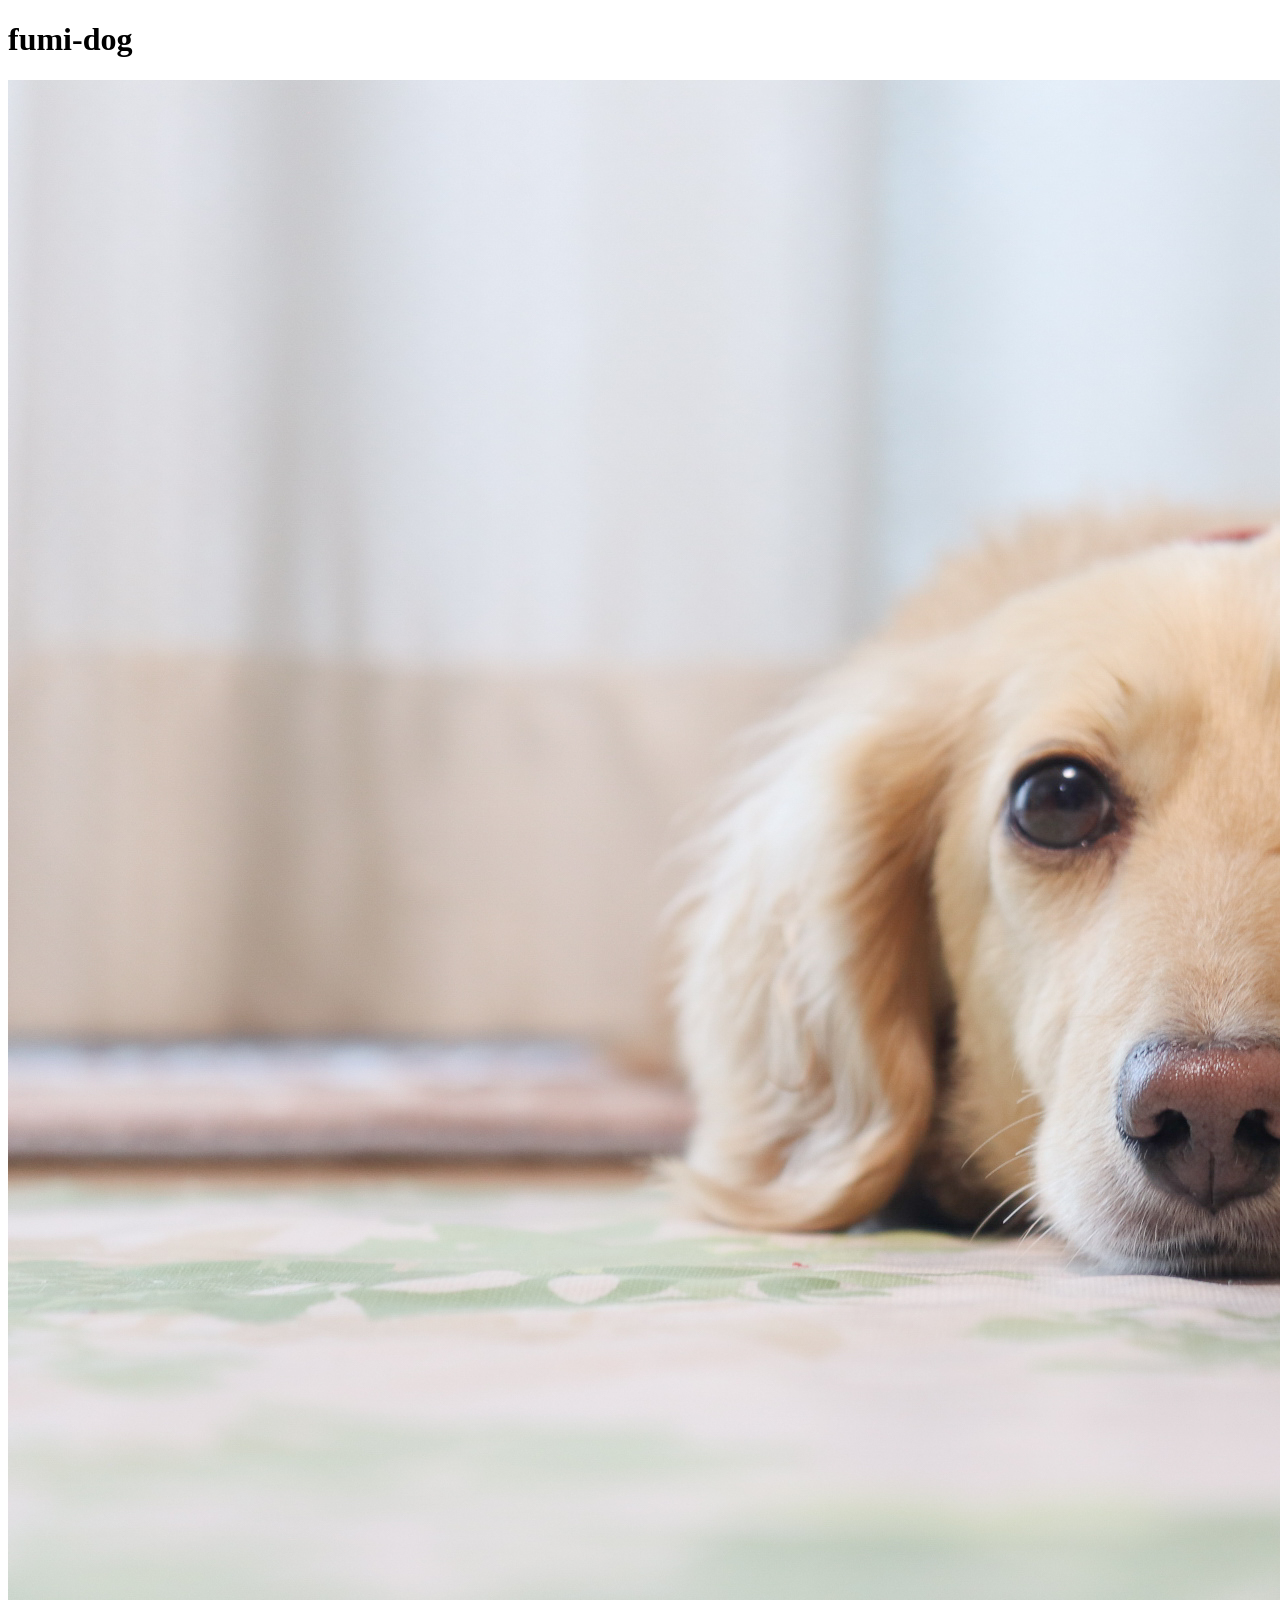
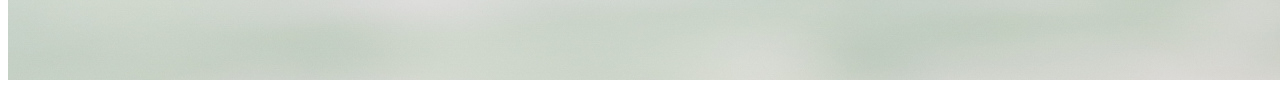
==== index.html @ fe51e530 "Update index.html" ====
<!DOCTYPE html>
<html>
<head>
  <title>fumi.dog</title>
  <meta charset="UTF-8">
  <meta name="viewport" content="width=device-width,initial-scale=1">
</head>
<body>
  <h1>fumi-dog</h1>
  <img src="dachshund.jpg" alt="dachshund">
</body>
</html>
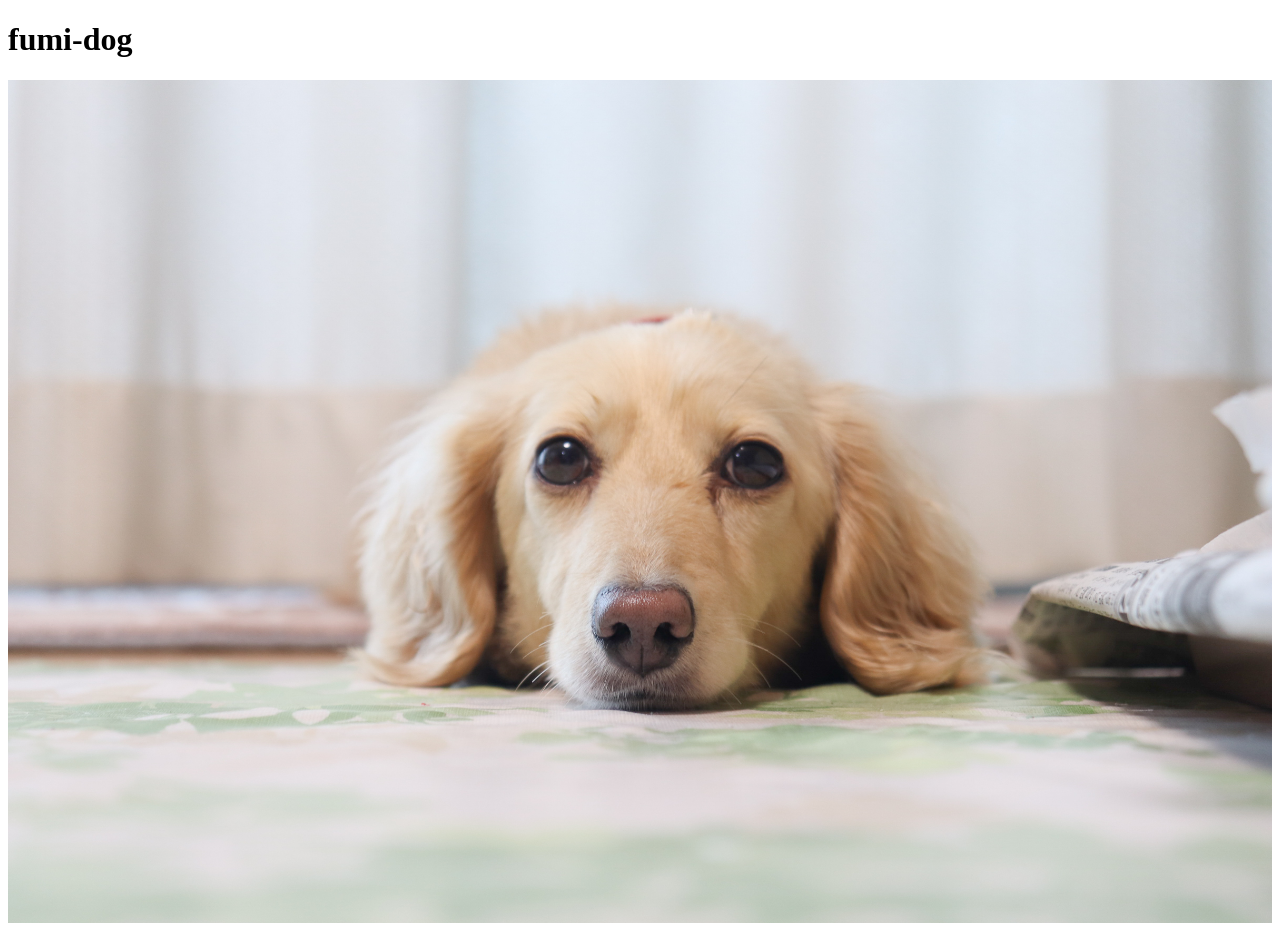
==== commit 24012e39: "Update index.html" ====
--- a/index.html
+++ b/index.html
@@ -2,6 +2,7 @@
 <html>
 <head>
   <title>fumi.dog</title>
+  <link rel="stylesheet" href="stylesheet.css" type="text/css">
   <meta charset="UTF-8">
   <meta name="viewport" content="width=device-width,initial-scale=1">
 </head>
--- a/stylesheet.css
+++ b/stylesheet.css
@@ -0,0 +1,3 @@
+img {
+  width: 100%; /* bodyの幅に対する割合 */
+}
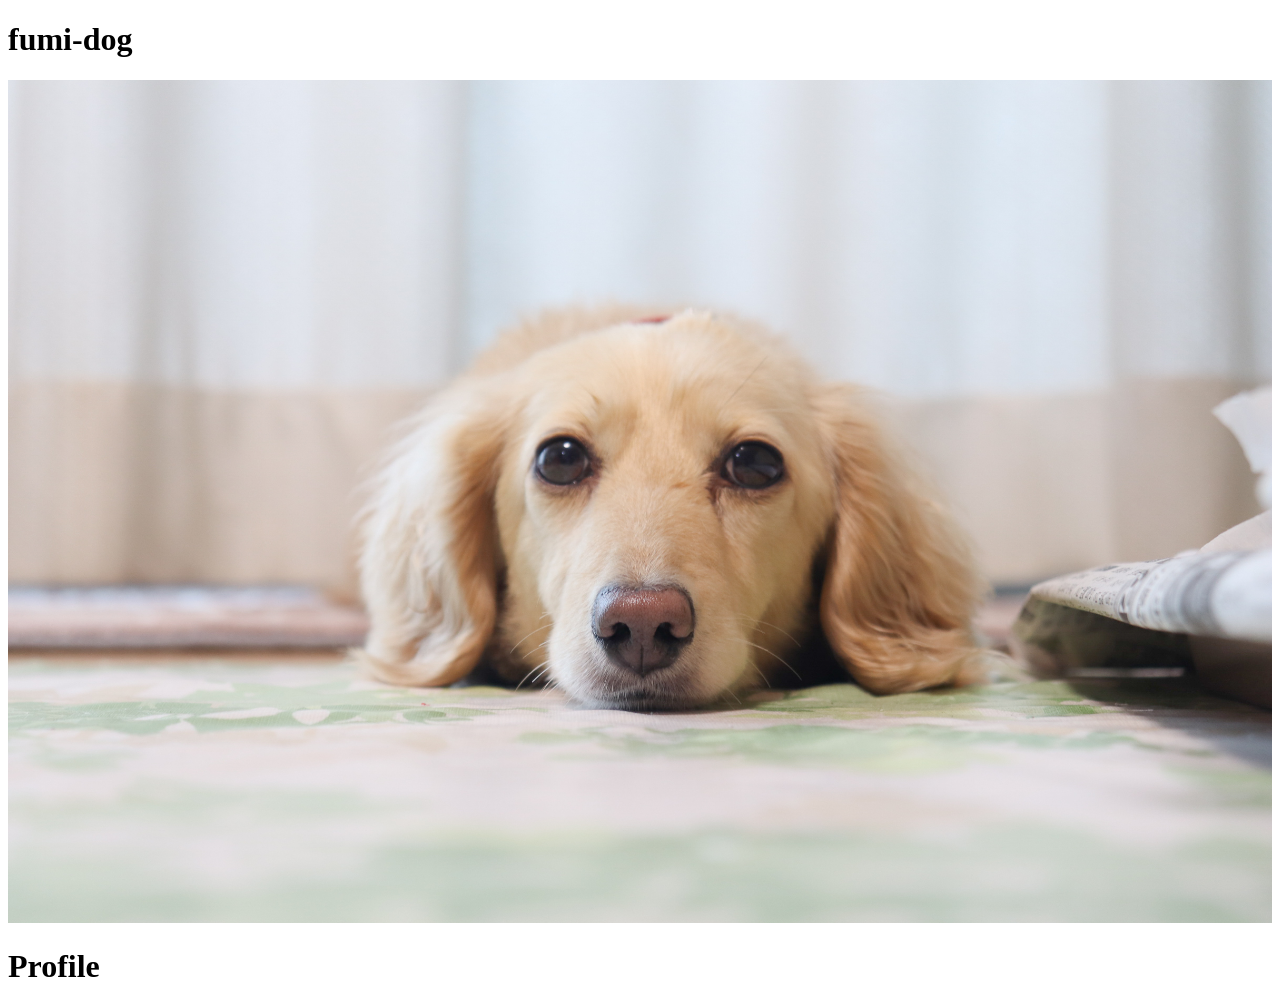
==== commit 23e6556c: "profile" ====
--- a/index.html
+++ b/index.html
@@ -9,5 +9,7 @@
 <body>
   <h1>fumi-dog</h1>
   <img src="dachshund.jpg" alt="dachshund">
+  <h1>Profile</h1>
+  
 </body>
 </html>
--- a/stylesheet.css
+++ b/stylesheet.css
@@ -1,3 +1,11 @@
 img {
   width: 100%; /* bodyの幅に対する割合 */
 }
+@media (prefers-color-scheme: dark) {
+  body {
+    background-color: #000;
+    color: #fff;
+  }
+body {
+  font-family: sans-serif;
+}
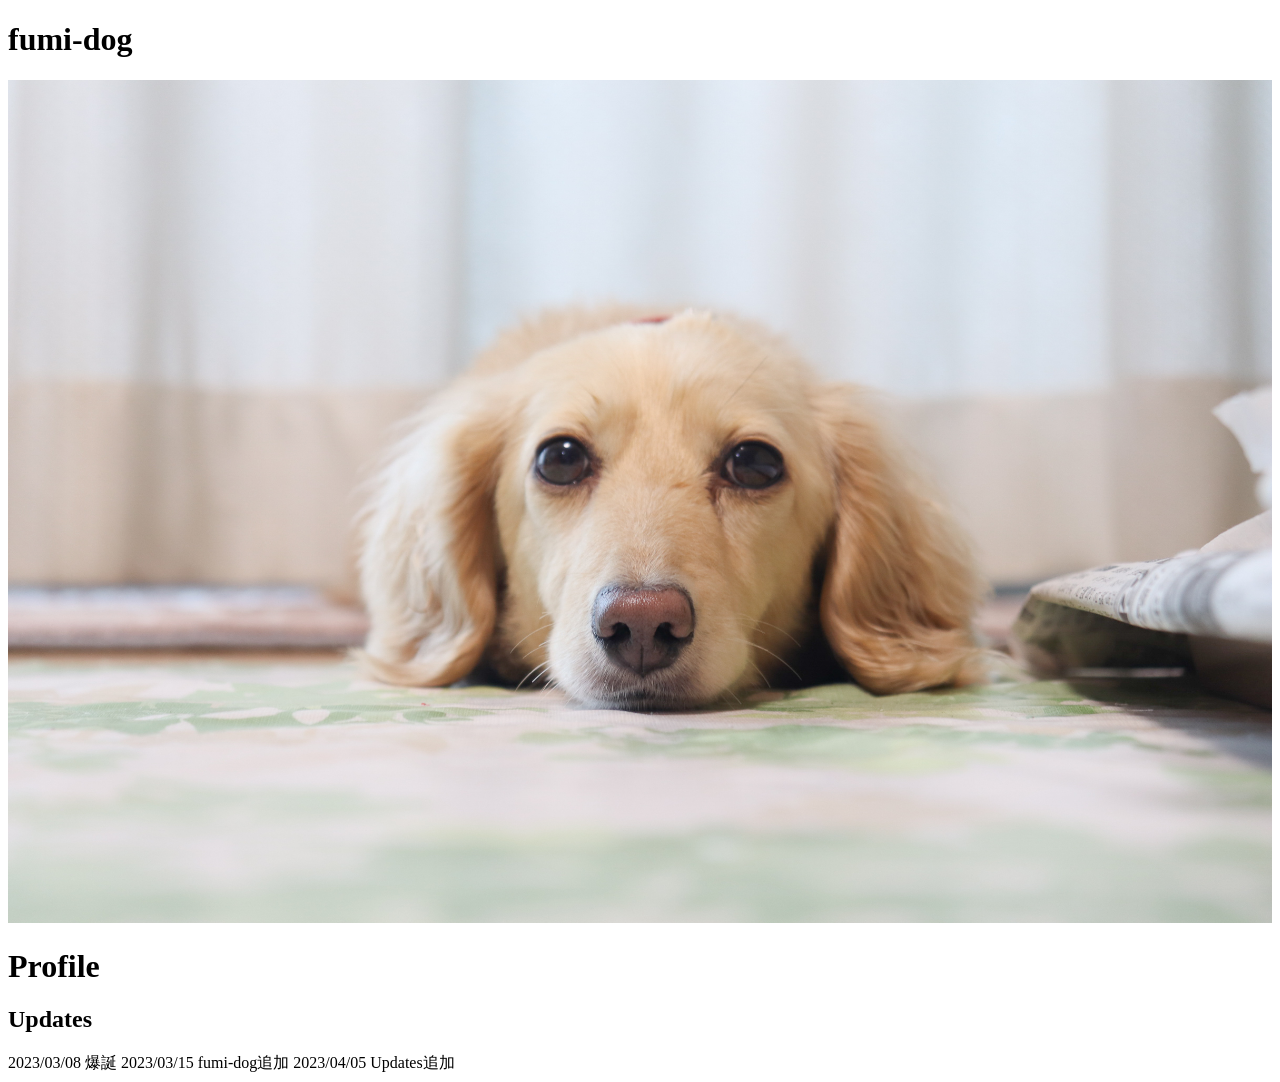
==== commit bc41c1e2: "updates" ====
--- a/index.html
+++ b/index.html
@@ -10,6 +10,9 @@
   <h1>fumi-dog</h1>
   <img src="dachshund.jpg" alt="dachshund">
   <h1>Profile</h1>
-  
+  <h2>Updates</h2>
+  2023/03/08 爆誕
+  2023/03/15 fumi-dog追加
+  2023/04/05 Updates追加
 </body>
 </html>
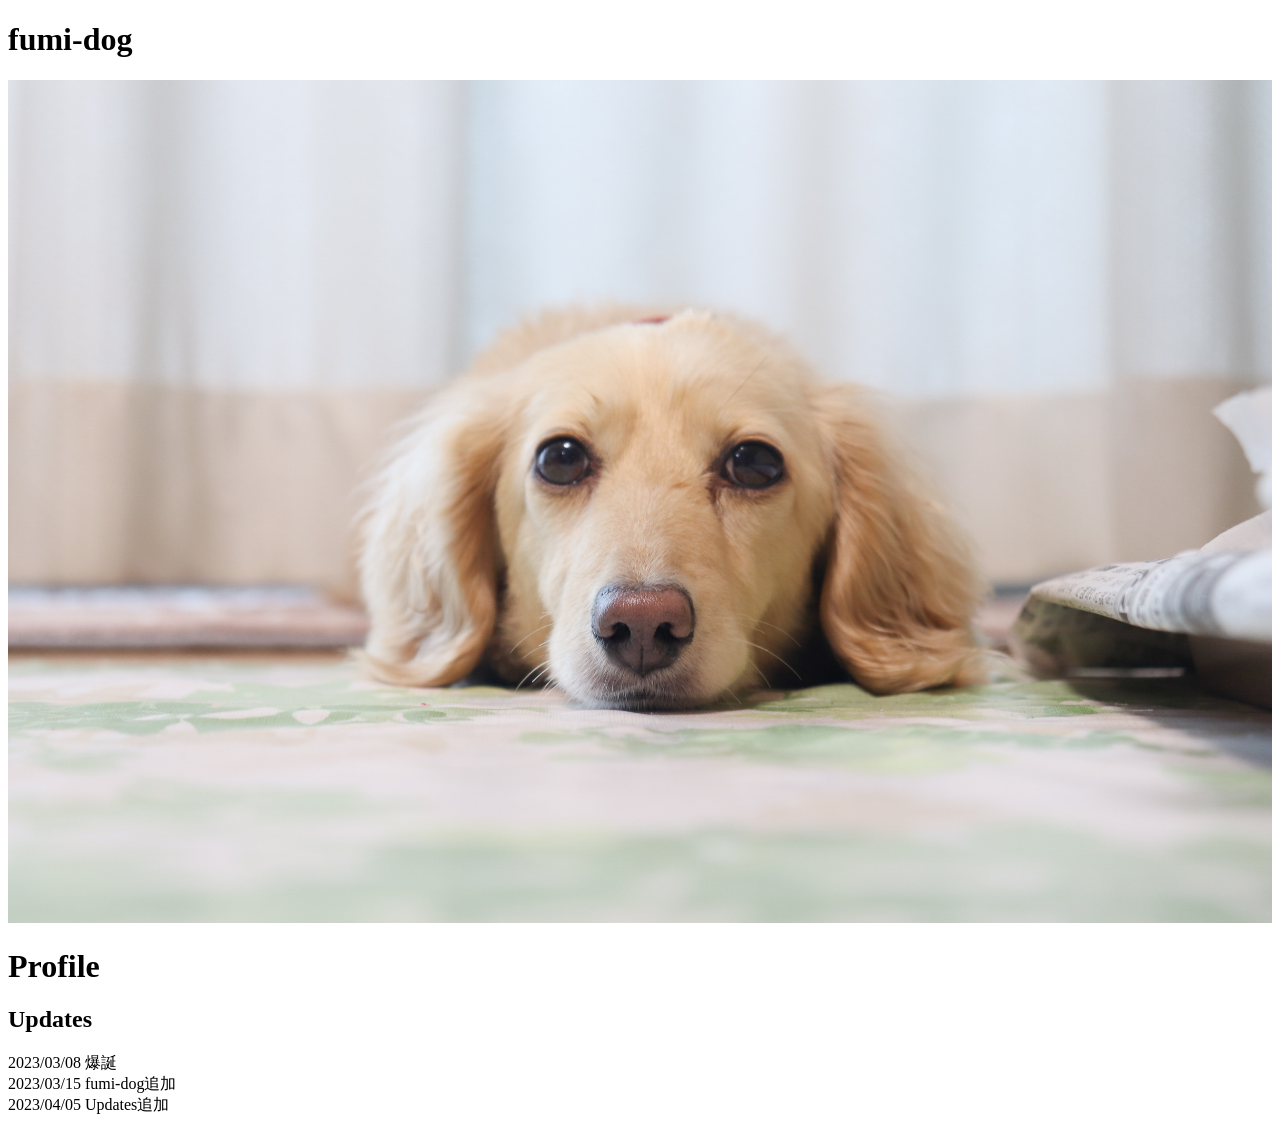
==== commit a504fc5d: "Update index.html" ====
--- a/index.html
+++ b/index.html
@@ -11,8 +11,8 @@
   <img src="dachshund.jpg" alt="dachshund">
   <h1>Profile</h1>
   <h2>Updates</h2>
-  2023/03/08 爆誕
-  2023/03/15 fumi-dog追加
-  2023/04/05 Updates追加
+  2023/03/08 爆誕<br>
+  2023/03/15 fumi-dog追加<br>
+  2023/04/05 Updates追加<br>
 </body>
 </html>
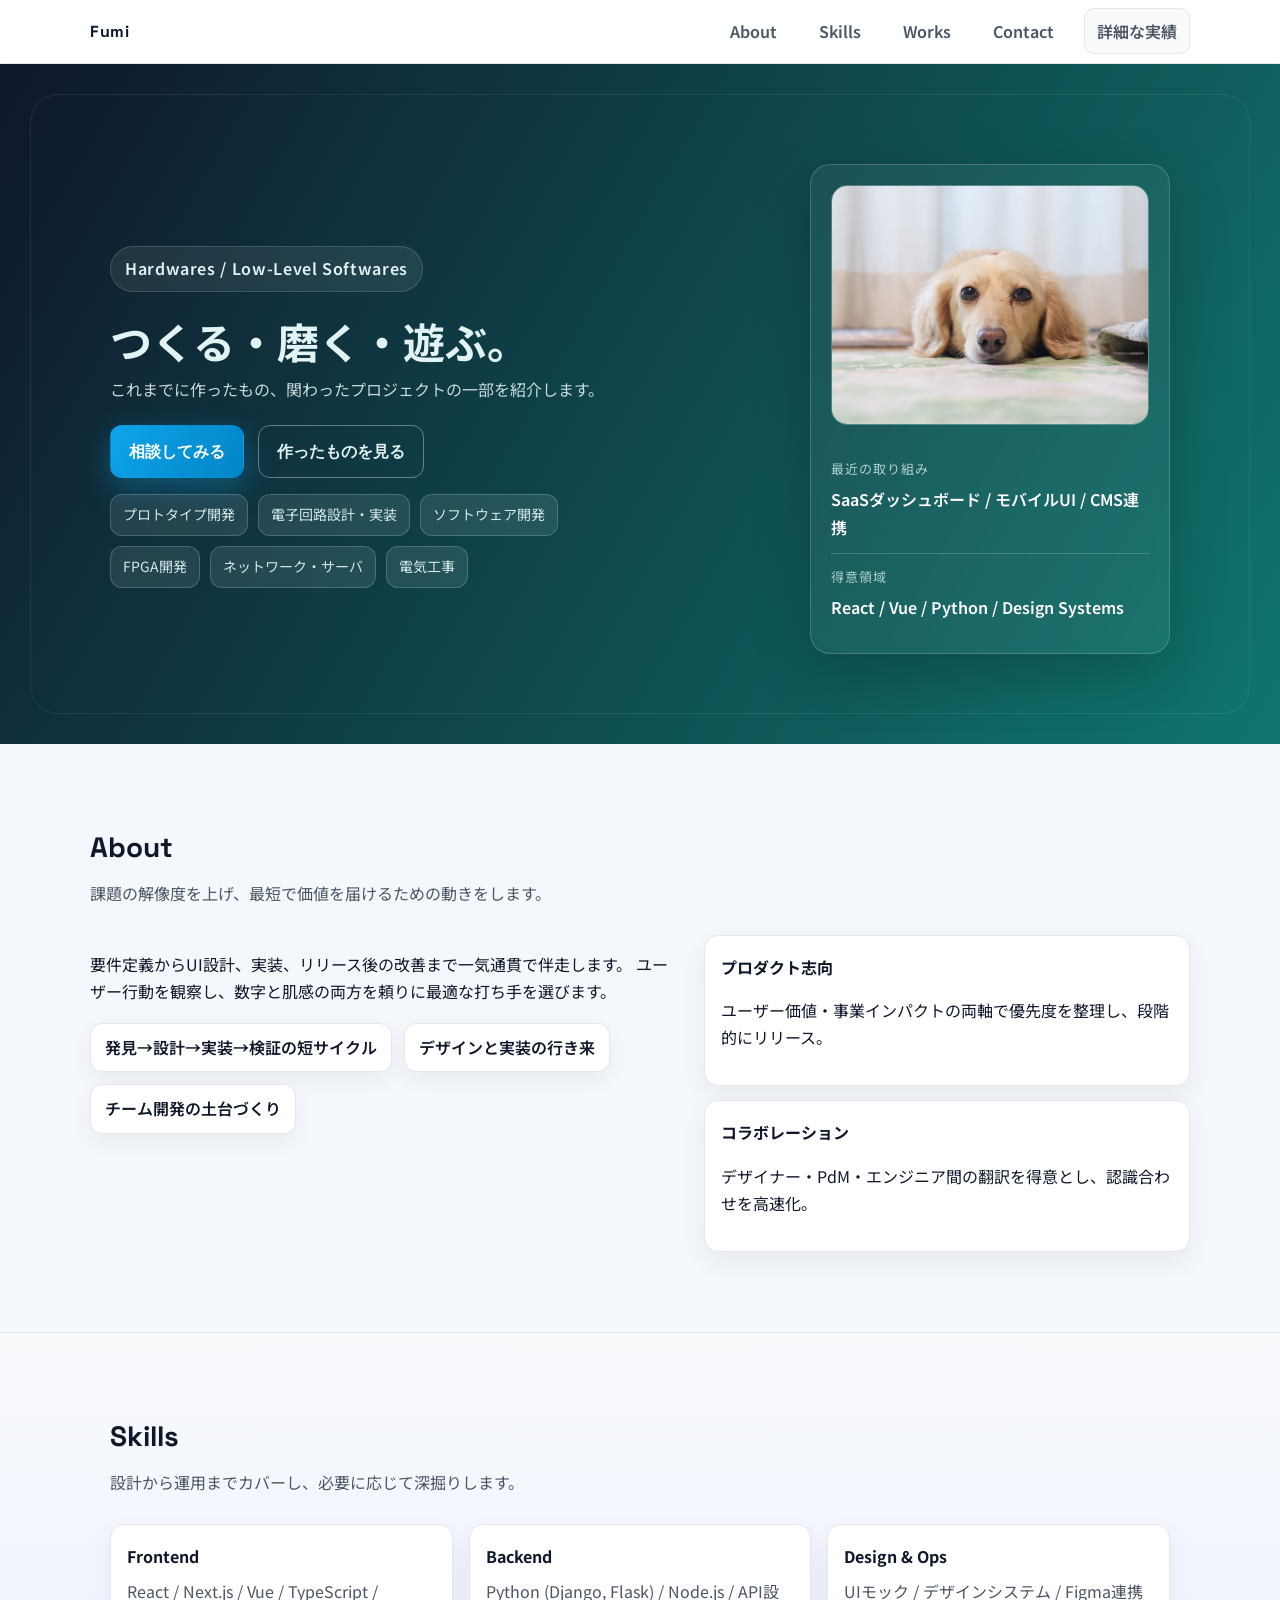
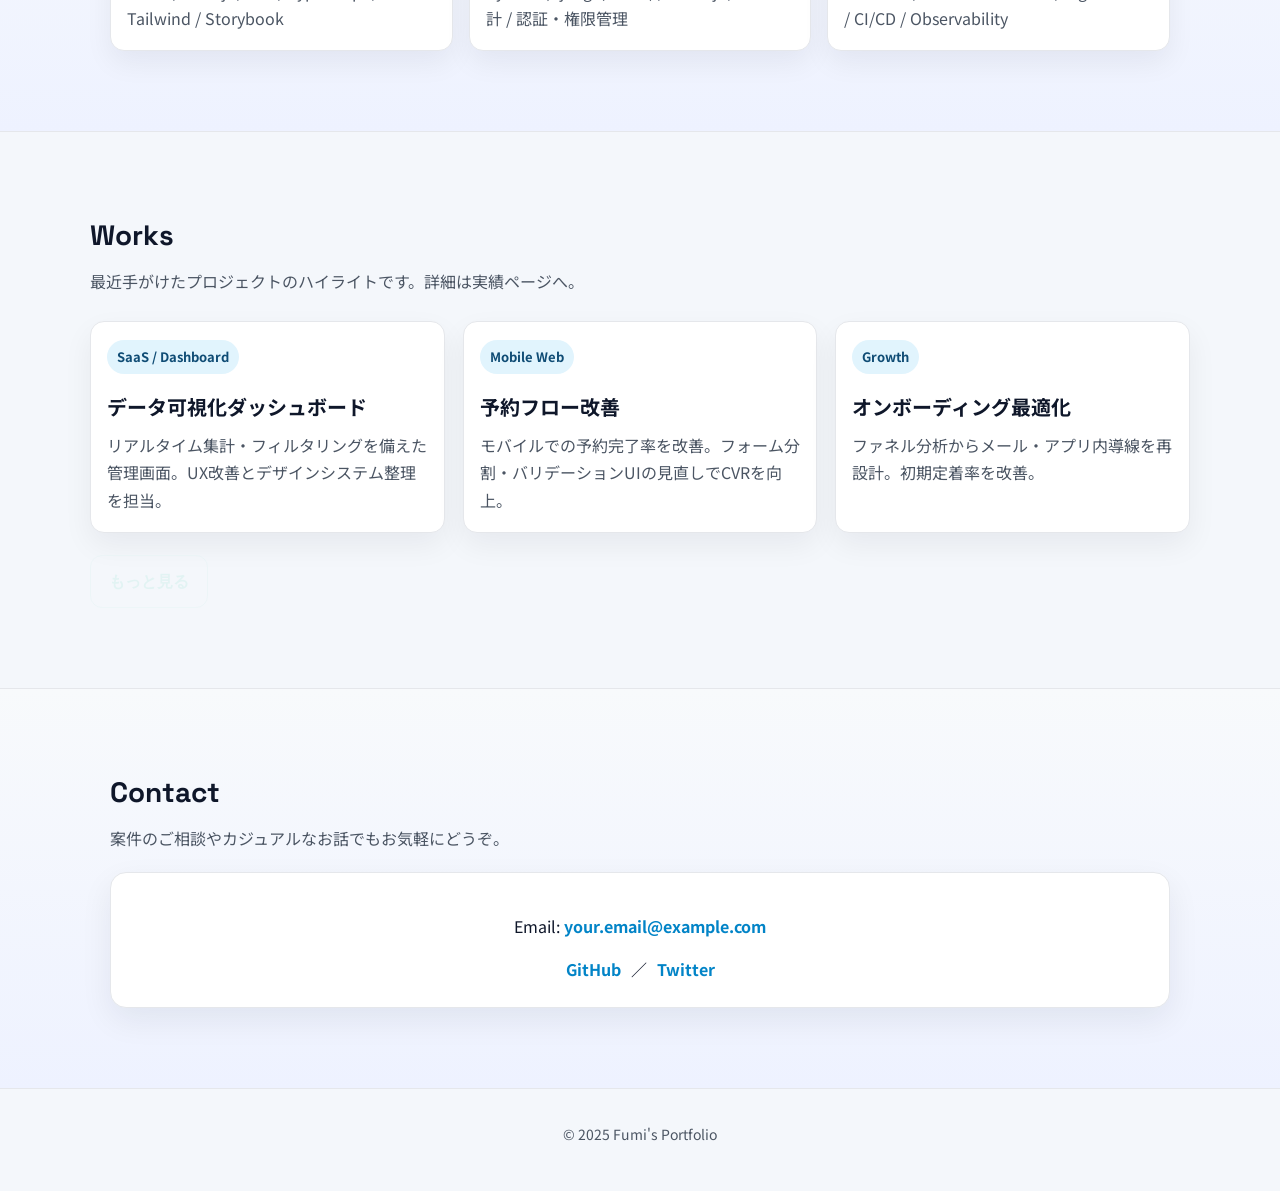
==== commit 633ecb3c: "大幅工事中" ====
--- a/index.html
+++ b/index.html
@@ -1,18 +1,167 @@
 <!DOCTYPE html>
-<html>
+<html lang="ja">
 <head>
-  <title>fumi.dog</title>
-  <link rel="stylesheet" href="stylesheet.css" type="text/css">
   <meta charset="UTF-8">
   <meta name="viewport" content="width=device-width,initial-scale=1">
+  <title>Fumi's Portfolio</title>
+  <link rel="stylesheet" href="stylesheet.css" type="text/css">
 </head>
 <body>
-  <h1>fumi-dog</h1>
-  <img src="dachshund.jpg" alt="dachshund">
-  <h1>Profile</h1>
-  <h2>Updates</h2>
-  2023/03/08 爆誕<br>
-  2023/03/15 fumi-dog追加<br>
-  2023/04/05 Updates追加<br>
+  <header class="site-header">
+    <div class="container nav-bar">
+      <a class="logo" href="index.html">Fumi</a>
+      <nav>
+        <ul class="nav-links">
+          <li><a href="#about">About</a></li>
+          <li><a href="#skills">Skills</a></li>
+          <li><a href="#projects">Works</a></li>
+          <li><a href="#contact">Contact</a></li>
+          <li><a href="works.html" class="pill-link">詳細な実績</a></li>
+        </ul>
+      </nav>
+    </div>
+  </header>
+
+  <main>
+    <section class="hero">
+      <div class="container hero-grid">
+        <div class="hero-copy">
+          <p class="eyebrow">Hardwares / Low-Level Softwares</p>
+          <h1>つくる・磨く・遊ぶ。</h1>
+          <p class="lead">
+            これまでに作ったもの、関わったプロジェクトの一部を紹介します。
+          </p>
+          <div class="cta-row">
+            <a class="btn primary" href="#contact">相談してみる</a>
+            <a class="btn ghost" href="works.html">作ったものを見る</a>
+          </div>
+          <div class="hero-tags">
+            <span class="tag">プロトタイプ開発</span>
+            <span class="tag">電子回路設計・実装</span>
+			<span class="tag">ソフトウェア開発</span>
+			<span class="tag">FPGA開発</span>
+            <span class="tag">ネットワーク・サーバ</span>
+			<span class="tag">電気工事</span>
+          </div>
+        </div>
+        <div class="hero-visual">
+          <div class="hero-card">
+            <img src="dachshund.jpg" alt="Fumi's portrait" class="profile-pic">
+            <div class="stat">
+              <p class="stat-label">最近の取り組み</p>
+              <p class="stat-value">SaaSダッシュボード / モバイルUI / CMS連携</p>
+            </div>
+            <div class="stat">
+              <p class="stat-label">得意領域</p>
+              <p class="stat-value">React / Vue / Python / Design Systems</p>
+            </div>
+          </div>
+        </div>
+      </div>
+    </section>
+
+    <section id="about" class="section container">
+      <div class="section-header">
+        <h2>About</h2>
+        <p>課題の解像度を上げ、最短で価値を届けるための動きをします。</p>
+      </div>
+      <div class="about-grid">
+        <div>
+          <p>
+            要件定義からUI設計、実装、リリース後の改善まで一気通貫で伴走します。
+            ユーザー行動を観察し、数字と肌感の両方を頼りに最適な打ち手を選びます。
+          </p>
+          <div class="pill-row">
+            <span class="pill">発見→設計→実装→検証の短サイクル</span>
+            <span class="pill">デザインと実装の行き来</span>
+            <span class="pill">チーム開発の土台づくり</span>
+          </div>
+        </div>
+        <div class="about-cards">
+          <div class="info-card">
+            <p class="info-title">プロダクト志向</p>
+            <p>ユーザー価値・事業インパクトの両軸で優先度を整理し、段階的にリリース。</p>
+          </div>
+          <div class="info-card">
+            <p class="info-title">コラボレーション</p>
+            <p>デザイナー・PdM・エンジニア間の翻訳を得意とし、認識合わせを高速化。</p>
+          </div>
+        </div>
+      </div>
+    </section>
+
+    <section id="skills" class="section alt">
+      <div class="container">
+        <div class="section-header">
+          <h2>Skills</h2>
+          <p>設計から運用までカバーし、必要に応じて深掘りします。</p>
+        </div>
+        <div class="skills-grid">
+          <div class="skill-card">
+            <p class="skill-title">Frontend</p>
+            <p class="skill-body">React / Next.js / Vue / TypeScript / Tailwind / Storybook</p>
+          </div>
+          <div class="skill-card">
+            <p class="skill-title">Backend</p>
+            <p class="skill-body">Python (Django, Flask) / Node.js / API設計 / 認証・権限管理</p>
+          </div>
+          <div class="skill-card">
+            <p class="skill-title">Design &amp; Ops</p>
+            <p class="skill-body">UIモック / デザインシステム / Figma連携 / CI/CD / Observability</p>
+          </div>
+        </div>
+      </div>
+    </section>
+
+    <section id="projects" class="section container">
+      <div class="section-header">
+        <h2>Works</h2>
+        <p>最近手がけたプロジェクトのハイライトです。詳細は実績ページへ。</p>
+      </div>
+      <div class="work-grid">
+        <a class="work-card" href="works/dashboard.html">
+          <div class="work-meta">SaaS / Dashboard</div>
+          <h3>データ可視化ダッシュボード</h3>
+          <p>リアルタイム集計・フィルタリングを備えた管理画面。UX改善とデザインシステム整理を担当。</p>
+        </a>
+        <a class="work-card" href="works/reservation.html">
+          <div class="work-meta">Mobile Web</div>
+          <h3>予約フロー改善</h3>
+          <p>モバイルでの予約完了率を改善。フォーム分割・バリデーションUIの見直しでCVRを向上。</p>
+        </a>
+        <a class="work-card" href="works/onboarding.html">
+          <div class="work-meta">Growth</div>
+          <h3>オンボーディング最適化</h3>
+          <p>ファネル分析からメール・アプリ内導線を再設計。初期定着率を改善。</p>
+        </a>
+      </div>
+      <div class="work-cta">
+        <a class="btn ghost" href="works.html">もっと見る</a>
+      </div>
+    </section>
+
+    <section id="contact" class="section alt">
+      <div class="container">
+        <div class="section-header">
+          <h2>Contact</h2>
+          <p>案件のご相談やカジュアルなお話でもお気軽にどうぞ。</p>
+        </div>
+        <div class="contact-card">
+          <p>Email: <a href="mailto:your.email@example.com">your.email@example.com</a></p>
+          <p class="contact-links">
+            <a href="https://github.com/your-github" target="_blank" rel="noopener">GitHub</a>
+            <span>／</span>
+            <a href="https://twitter.com/your-twitter" target="_blank" rel="noopener">Twitter</a>
+          </p>
+        </div>
+      </div>
+    </section>
+  </main>
+
+  <footer>
+    <div class="container">
+      <p>&copy; 2025 Fumi's Portfolio</p>
+    </div>
+  </footer>
 </body>
 </html>
--- a/stylesheet.css
+++ b/stylesheet.css
@@ -1,11 +1,535 @@
-img {
-  width: 100%; /* bodyの幅に対する割合 */
-}
-@media (prefers-color-scheme: dark) {
-  body {
-    background-color: #000;
-    color: #fff;
-  }
+@import url('https://fonts.googleapis.com/css2?family=Space+Grotesk:wght@400;500;600;700&family=Noto+Sans+JP:wght@400;500;700&display=swap');
+
+:root {
+  --bg: #f4f7fb;
+  --panel: #ffffff;
+  --text: #0f172a;
+  --muted: #4b5563;
+  --accent: #0ea5e9;
+  --accent-strong: #0284c7;
+  --accent-warm: #f59e0b;
+  --border: #e5e7eb;
+  --shadow: 0 14px 40px rgba(15, 23, 42, 0.12);
+}
+
+* {
+  box-sizing: border-box;
+}
+
 body {
-  font-family: sans-serif;
-}
+  font-family: 'Noto Sans JP', 'Space Grotesk', -apple-system, BlinkMacSystemFont, "Segoe UI", Roboto, "Helvetica Neue", Arial, sans-serif;
+  line-height: 1.7;
+  margin: 0;
+  padding: 0;
+  color: var(--text);
+  background: var(--bg);
+}
+
+a {
+  color: inherit;
+  text-decoration: none;
+}
+
+.container {
+  max-width: 1100px;
+  margin: 0 auto;
+  padding: 0 20px;
+}
+
+/* Header */
+.site-header {
+  position: sticky;
+  top: 0;
+  z-index: 10;
+  background: rgba(255, 255, 255, 0.9);
+  backdrop-filter: blur(10px);
+  border-bottom: 1px solid var(--border);
+}
+
+.nav-bar {
+  display: flex;
+  align-items: center;
+  justify-content: space-between;
+  padding: 18px 0;
+}
+
+.logo {
+  font-family: 'Space Grotesk', sans-serif;
+  font-weight: 700;
+  letter-spacing: 0.04em;
+  color: var(--text);
+}
+
+.nav-links {
+  display: flex;
+  align-items: center;
+  gap: 18px;
+  list-style: none;
+  margin: 0;
+  padding: 0;
+}
+
+.nav-links a {
+  padding: 10px 12px;
+  border-radius: 10px;
+  font-weight: 600;
+  color: var(--muted);
+  transition: color 0.2s ease, background 0.2s ease;
+}
+
+.nav-links a:hover {
+  color: var(--text);
+  background: rgba(14, 165, 233, 0.12);
+}
+
+.pill-link {
+  border: 1px solid var(--border);
+  background: #f8fafc;
+}
+
+/* Hero */
+.hero {
+  position: relative;
+  overflow: hidden;
+  padding: 100px 0 90px;
+  color: #e2f3f3;
+  background: linear-gradient(120deg, #0f172a 0%, #0f766e 100%);
+}
+
+.hero::after {
+  content: "";
+  position: absolute;
+  inset: 30px;
+  border: 1px solid rgba(255, 255, 255, 0.08);
+  border-radius: 28px;
+  pointer-events: none;
+}
+
+.hero-grid {
+  position: relative;
+  display: grid;
+  grid-template-columns: repeat(auto-fit, minmax(280px, 1fr));
+  gap: 40px;
+  align-items: center;
+}
+
+.hero-copy h1 {
+  margin: 10px 0 12px;
+  font-size: 42px;
+  line-height: 1.1;
+}
+
+.lead {
+  margin: 0 0 22px;
+  color: rgba(226, 243, 243, 0.88);
+}
+
+.eyebrow {
+  display: inline-block;
+  padding: 8px 14px;
+  border-radius: 999px;
+  background: rgba(255, 255, 255, 0.08);
+  border: 1px solid rgba(255, 255, 255, 0.14);
+  font-weight: 600;
+  letter-spacing: 0.04em;
+}
+
+.cta-row {
+  display: flex;
+  gap: 14px;
+  align-items: center;
+  flex-wrap: wrap;
+  margin-bottom: 16px;
+}
+
+.btn {
+  display: inline-flex;
+  align-items: center;
+  justify-content: center;
+  padding: 12px 18px;
+  border-radius: 12px;
+  font-weight: 700;
+  font-family: 'Space Grotesk', sans-serif;
+  border: 1px solid transparent;
+  cursor: pointer;
+  transition: transform 0.1s ease, box-shadow 0.2s ease, border-color 0.2s ease, background 0.2s ease;
+}
+
+.btn.primary {
+  background: linear-gradient(120deg, var(--accent), var(--accent-strong));
+  color: #fff;
+  box-shadow: 0 10px 30px rgba(14, 165, 233, 0.35);
+}
+
+.btn.primary:hover {
+  transform: translateY(-1px);
+}
+
+.btn.ghost {
+  border-color: rgba(226, 243, 243, 0.4);
+  color: #e2f3f3;
+  background: transparent;
+}
+
+.btn.ghost:hover {
+  background: rgba(226, 243, 243, 0.08);
+}
+
+.hero-tags {
+  display: flex;
+  gap: 10px;
+  flex-wrap: wrap;
+  color: #d3e8e8;
+}
+
+.tag {
+  padding: 8px 12px;
+  border-radius: 12px;
+  background: rgba(226, 243, 243, 0.1);
+  border: 1px solid rgba(226, 243, 243, 0.2);
+  font-size: 14px;
+}
+
+.hero-visual {
+  display: flex;
+  justify-content: flex-end;
+}
+
+.hero-card {
+  width: 100%;
+  max-width: 360px;
+  padding: 20px;
+  background: rgba(255, 255, 255, 0.05);
+  border: 1px solid rgba(255, 255, 255, 0.18);
+  border-radius: 20px;
+  backdrop-filter: blur(6px);
+  box-shadow: 0 20px 60px rgba(0, 0, 0, 0.2);
+}
+
+.profile-pic {
+  width: 100%;
+  height: 240px;
+  object-fit: cover;
+  border-radius: 16px;
+  margin-bottom: 14px;
+  border: 1px solid rgba(255, 255, 255, 0.25);
+}
+
+.stat {
+  padding: 12px 0;
+  border-top: 1px solid rgba(255, 255, 255, 0.18);
+}
+
+.stat:first-of-type {
+  border-top: none;
+}
+
+.stat-label {
+  margin: 0 0 6px;
+  font-size: 13px;
+  text-transform: uppercase;
+  letter-spacing: 0.08em;
+  color: rgba(226, 243, 243, 0.75);
+}
+
+.stat-value {
+  margin: 0;
+  color: #fff;
+  font-weight: 600;
+}
+
+/* Page Hero (sub pages) */
+.page-hero {
+  padding: 90px 0 60px;
+  background: var(--panel);
+  border-bottom: 1px solid var(--border);
+}
+
+.page-hero h1 {
+  margin: 12px 0 8px;
+  font-size: 36px;
+  font-family: 'Space Grotesk', sans-serif;
+}
+
+.page-hero .lead {
+  color: var(--muted);
+}
+
+.page-hero .eyebrow {
+  background: #ecfeff;
+  border-color: #bae6fd;
+  color: #0ea5e9;
+}
+
+/* Sections */
+.section {
+  padding: 80px 0;
+}
+
+.section.alt {
+  background: linear-gradient(180deg, #f8fafc 0%, #eef2ff 100%);
+  border-top: 1px solid var(--border);
+  border-bottom: 1px solid var(--border);
+}
+
+.section-header h2 {
+  margin: 0;
+  font-size: 28px;
+  font-family: 'Space Grotesk', sans-serif;
+}
+
+.section-header p {
+  margin: 8px 0 0;
+  color: var(--muted);
+}
+
+.about-grid {
+  display: grid;
+  grid-template-columns: 1.2fr 1fr;
+  gap: 30px;
+  margin-top: 28px;
+}
+
+.pill-row {
+  display: flex;
+  flex-wrap: wrap;
+  gap: 12px;
+  margin-top: 18px;
+}
+
+.pill {
+  padding: 10px 14px;
+  border-radius: 12px;
+  background: var(--panel);
+  border: 1px solid var(--border);
+  box-shadow: 0 8px 22px rgba(15, 23, 42, 0.05);
+  font-weight: 600;
+}
+
+.about-cards {
+  display: grid;
+  gap: 14px;
+}
+
+.info-card {
+  padding: 18px 16px;
+  background: var(--panel);
+  border: 1px solid var(--border);
+  border-radius: 14px;
+  box-shadow: 0 10px 26px rgba(15, 23, 42, 0.06);
+}
+
+.info-title {
+  margin: 0 0 6px;
+  font-weight: 700;
+}
+
+/* Skills */
+.skills-grid {
+  display: grid;
+  grid-template-columns: repeat(auto-fit, minmax(260px, 1fr));
+  gap: 16px;
+  margin-top: 28px;
+}
+
+.skill-card {
+  padding: 18px 16px;
+  background: var(--panel);
+  border: 1px solid var(--border);
+  border-radius: 14px;
+  box-shadow: 0 12px 28px rgba(15, 23, 42, 0.06);
+}
+
+.skill-title {
+  margin: 0 0 8px;
+  font-weight: 700;
+}
+
+.skill-body {
+  margin: 0;
+  color: var(--muted);
+}
+
+/* Works */
+.work-grid {
+  display: grid;
+  grid-template-columns: repeat(auto-fit, minmax(260px, 1fr));
+  gap: 18px;
+  margin-top: 26px;
+}
+
+.work-card {
+  display: block;
+  color: var(--text);
+  text-decoration: none;
+  background: var(--panel);
+  border: 1px solid var(--border);
+  border-radius: 14px;
+  padding: 18px 16px;
+  box-shadow: 0 12px 30px rgba(15, 23, 42, 0.06);
+  transition: transform 0.15s ease, box-shadow 0.15s ease;
+}
+
+.work-card:hover {
+  transform: translateY(-4px);
+  box-shadow: var(--shadow);
+}
+
+.work-meta {
+  display: inline-block;
+  padding: 6px 10px;
+  border-radius: 999px;
+  background: rgba(14, 165, 233, 0.12);
+  color: #0f4c75;
+  font-weight: 700;
+  font-size: 13px;
+  margin-bottom: 10px;
+}
+
+.work-card h3 {
+  margin: 6px 0 8px;
+  font-size: 20px;
+}
+
+.work-card p {
+  margin: 0;
+  color: var(--muted);
+}
+
+.work-stack {
+  margin-top: 10px;
+  font-size: 14px;
+  color: #1f2937;
+  font-weight: 600;
+}
+
+.work-cta {
+  margin-top: 22px;
+}
+
+/* Contact */
+.contact-card {
+  margin-top: 20px;
+  padding: 24px;
+  background: var(--panel);
+  border: 1px solid var(--border);
+  border-radius: 16px;
+  text-align: center;
+  box-shadow: 0 12px 32px rgba(15, 23, 42, 0.07);
+}
+
+.contact-card a {
+  color: var(--accent-strong);
+  font-weight: 700;
+}
+
+.contact-links {
+  display: flex;
+  justify-content: center;
+  align-items: center;
+  gap: 10px;
+  margin: 6px 0 0;
+}
+
+/* Footer */
+footer {
+  padding: 20px 0 30px;
+  text-align: center;
+  color: var(--muted);
+  font-size: 14px;
+}
+
+/* Markdown body (works detail) */
+.md-body {
+  background: var(--panel);
+  border: 1px solid var(--border);
+  border-radius: 16px;
+  padding: 26px;
+  box-shadow: 0 12px 32px rgba(15, 23, 42, 0.07);
+}
+
+.md-body h1,
+.md-body h2,
+.md-body h3,
+.md-body h4 {
+  font-family: 'Space Grotesk', sans-serif;
+  margin-top: 22px;
+  margin-bottom: 10px;
+}
+
+.md-body p {
+  margin: 12px 0;
+  color: var(--muted);
+}
+
+.md-body ul {
+  margin: 10px 0 10px 20px;
+  color: var(--muted);
+}
+
+.md-body code {
+  background: #0f172a;
+  color: #e2e8f0;
+  padding: 2px 6px;
+  border-radius: 6px;
+  font-size: 14px;
+}
+
+.md-body pre code {
+  display: block;
+  padding: 14px;
+  overflow-x: auto;
+}
+
+.md-body blockquote {
+  border-left: 3px solid var(--accent);
+  margin: 12px 0;
+  padding: 8px 12px;
+  color: var(--text);
+  background: #f0f9ff;
+}
+
+@media (max-width: 640px) {
+  .md-body {
+    padding: 18px;
+  }
+}
+
+/* Responsive */
+@media (max-width: 900px) {
+  .nav-links {
+    gap: 10px;
+  }
+
+  .nav-links li {
+    font-size: 14px;
+  }
+
+  .about-grid {
+    grid-template-columns: 1fr;
+  }
+}
+
+@media (max-width: 640px) {
+  .hero {
+    padding: 80px 0 70px;
+  }
+
+  .hero-copy h1 {
+    font-size: 32px;
+  }
+
+  .profile-pic {
+    height: 200px;
+  }
+
+  .nav-bar {
+    flex-wrap: wrap;
+    gap: 10px;
+  }
+
+  .nav-links {
+    flex-wrap: wrap;
+    justify-content: flex-start;
+  }
+}
